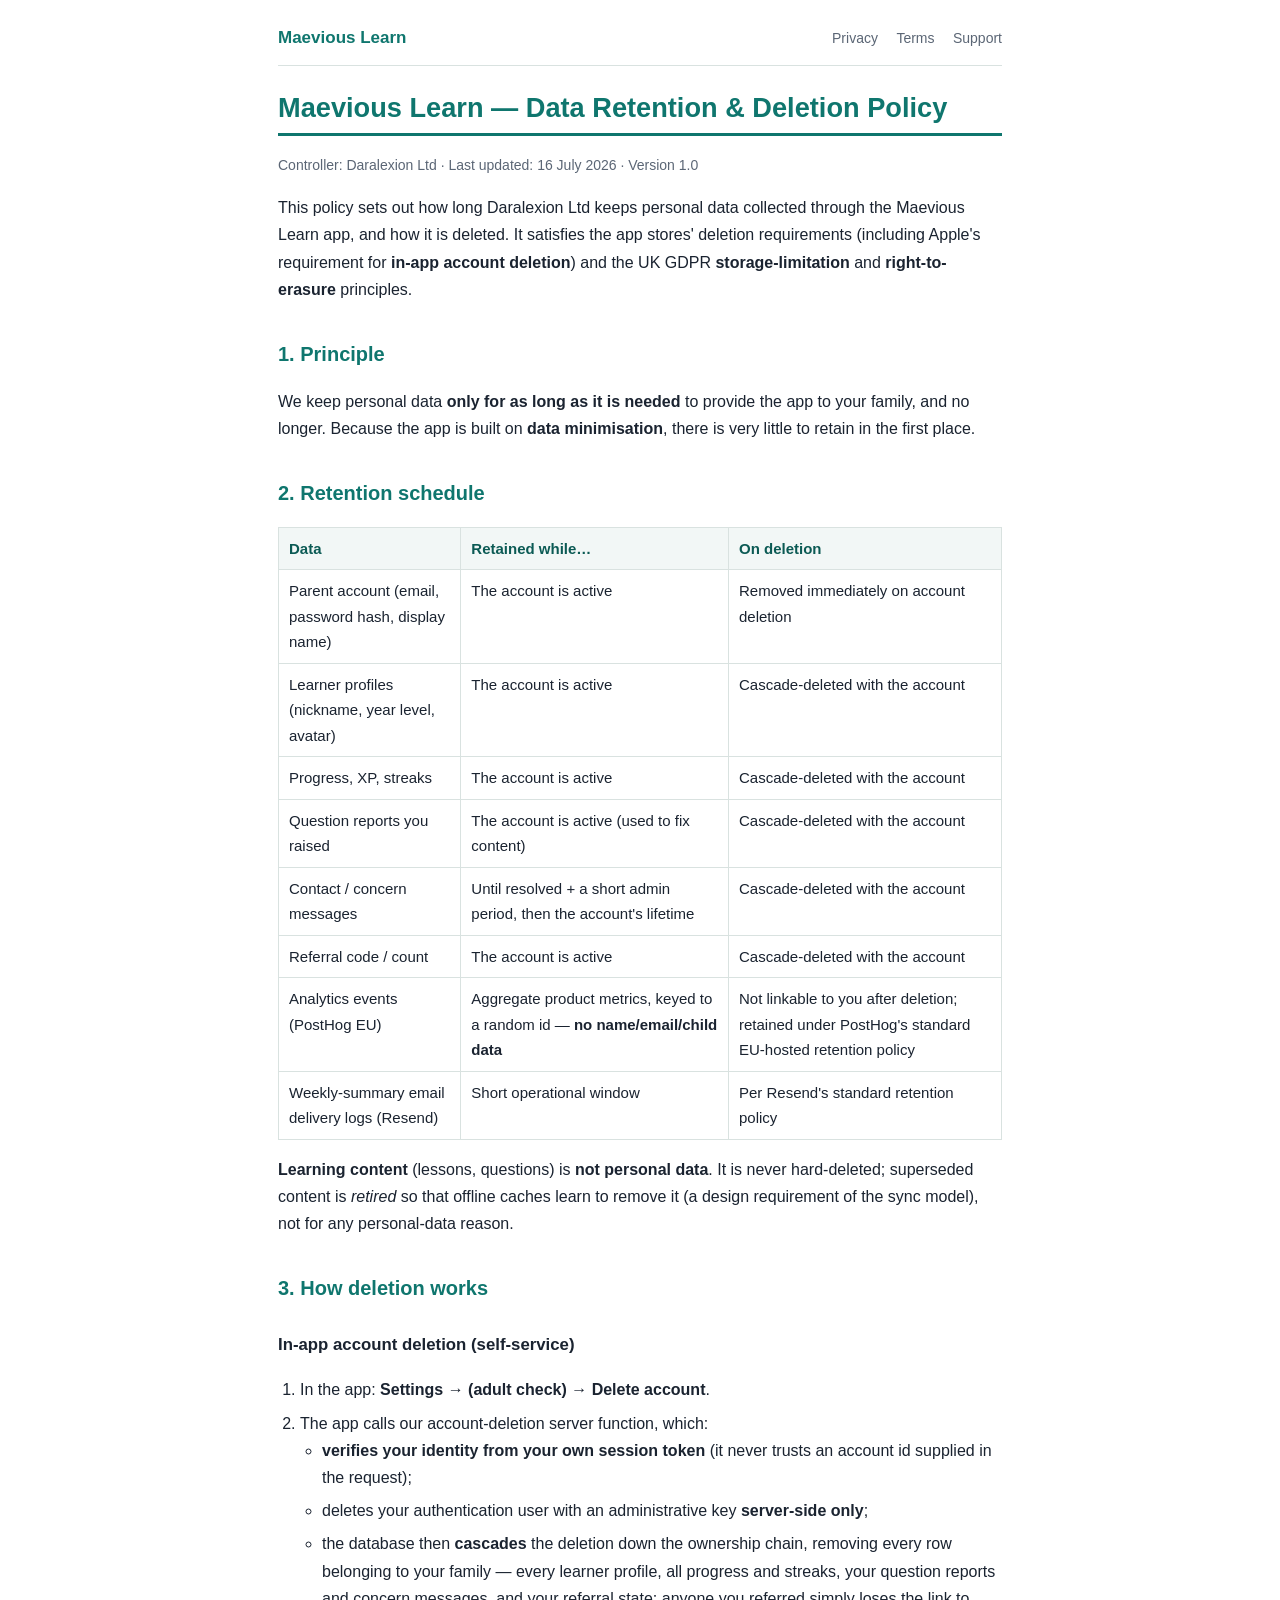
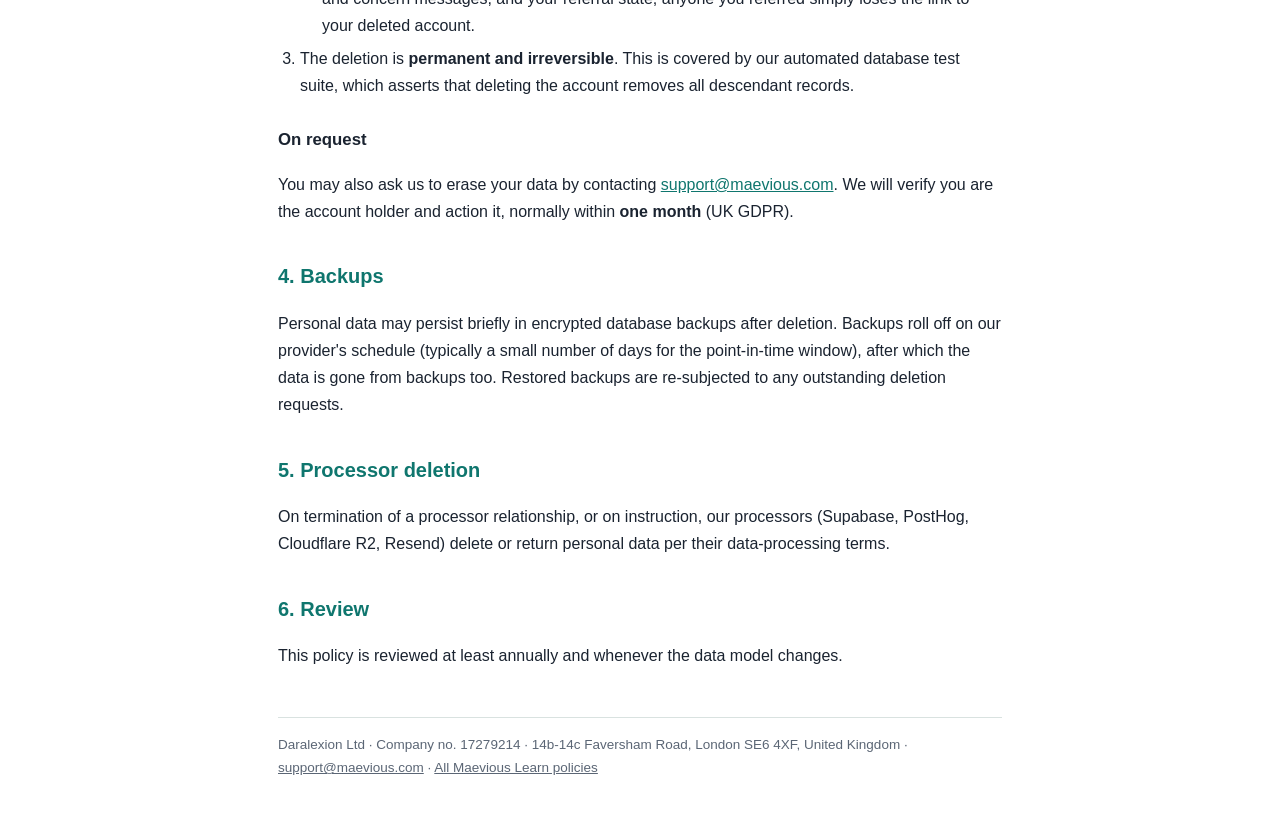
==== maevious-learn/data-retention/index.html @ e841b8c3 "Maevious Learn legal pages: privacy, privacy-kids, terms, data-retention, lawful-basis, support" ====
<!DOCTYPE html>
<html lang="en-GB">
<head>
  <meta charset="UTF-8">
  <meta name="viewport" content="width=device-width, initial-scale=1.0">
  <title>Data Retention &amp; Deletion — Maevious Learn</title>
  <link rel="stylesheet" href="../style.css">
</head>
<body>
  <header class="site">
    <a class="brand" href="../">Maevious Learn</a>
    <nav>
      <a href="../privacy/">Privacy</a>
      <a href="../terms/">Terms</a>
      <a href="../support/">Support</a>
    </nav>
  </header>

  <h1>Maevious Learn — Data Retention &amp; Deletion Policy</h1>
  <p class="updated">Controller: Daralexion Ltd · Last updated: 16 July 2026 · Version 1.0</p>

  <p>This policy sets out how long Daralexion Ltd keeps personal data collected
  through the Maevious Learn app, and how it is deleted. It satisfies the app
  stores' deletion requirements (including Apple's requirement for <strong>in-app account
  deletion</strong>) and the UK GDPR <strong>storage-limitation</strong> and <strong>right-to-erasure</strong>
  principles.</p>

  <h2>1. Principle</h2>
  <p>We keep personal data <strong>only for as long as it is needed</strong> to provide the app to
  your family, and no longer. Because the app is built on <strong>data minimisation</strong>,
  there is very little to retain in the first place.</p>

  <h2>2. Retention schedule</h2>
  <div class="tablewrap">
    <table>
      <tr><th>Data</th><th>Retained while…</th><th>On deletion</th></tr>
      <tr><td>Parent account (email, password hash, display name)</td><td>The account is active</td><td>Removed immediately on account deletion</td></tr>
      <tr><td>Learner profiles (nickname, year level, avatar)</td><td>The account is active</td><td>Cascade-deleted with the account</td></tr>
      <tr><td>Progress, XP, streaks</td><td>The account is active</td><td>Cascade-deleted with the account</td></tr>
      <tr><td>Question reports you raised</td><td>The account is active (used to fix content)</td><td>Cascade-deleted with the account</td></tr>
      <tr><td>Contact / concern messages</td><td>Until resolved + a short admin period, then the account's lifetime</td><td>Cascade-deleted with the account</td></tr>
      <tr><td>Referral code / count</td><td>The account is active</td><td>Cascade-deleted with the account</td></tr>
      <tr><td>Analytics events (PostHog EU)</td><td>Aggregate product metrics, keyed to a random id — <strong>no name/email/child data</strong></td><td>Not linkable to you after deletion; retained under PostHog's standard EU-hosted retention policy</td></tr>
      <tr><td>Weekly-summary email delivery logs (Resend)</td><td>Short operational window</td><td>Per Resend's standard retention policy</td></tr>
    </table>
  </div>
  <p><strong>Learning content</strong> (lessons, questions) is <strong>not personal data</strong>. It is never
  hard-deleted; superseded content is <em>retired</em> so that offline caches learn to
  remove it (a design requirement of the sync model), not for any personal-data
  reason.</p>

  <h2>3. How deletion works</h2>

  <h3>In-app account deletion (self-service)</h3>
  <ol>
    <li>In the app: <strong>Settings → (adult check) → Delete account</strong>.</li>
    <li>The app calls our account-deletion server function, which:
      <ul>
        <li><strong>verifies your identity from your own session token</strong> (it never trusts an
        account id supplied in the request);</li>
        <li>deletes your authentication user with an administrative key <strong>server-side
        only</strong>;</li>
        <li>the database then <strong>cascades</strong> the deletion down the ownership chain,
        removing every row belonging to your family — every learner profile,
        all progress and streaks, your question reports and concern messages,
        and your referral state; anyone you referred simply loses the link to
        your deleted account.</li>
      </ul>
    </li>
    <li>The deletion is <strong>permanent and irreversible</strong>. This is covered by our
    automated database test suite, which asserts that deleting the account
    removes all descendant records.</li>
  </ol>

  <h3>On request</h3>
  <p>You may also ask us to erase your data by contacting
  <a href="mailto:support@maevious.com">support@maevious.com</a>. We will verify you are the account holder and action
  it, normally within <strong>one month</strong> (UK GDPR).</p>

  <h2>4. Backups</h2>
  <p>Personal data may persist briefly in encrypted database backups after deletion.
  Backups roll off on our provider's schedule (typically a small number of days
  for the point-in-time window), after which the data is gone from backups too.
  Restored backups are re-subjected to any outstanding deletion requests.</p>

  <h2>5. Processor deletion</h2>
  <p>On termination of a processor relationship, or on instruction, our processors
  (Supabase, PostHog, Cloudflare R2, Resend) delete or return personal data per
  their data-processing terms.</p>

  <h2>6. Review</h2>
  <p>This policy is reviewed at least annually and whenever the data model changes.</p>

  <footer class="site">
    Daralexion Ltd · Company no. 17279214 · 14b-14c Faversham Road, London SE6 4XF, United Kingdom ·
    <a href="mailto:support@maevious.com">support@maevious.com</a> ·
    <a href="../">All Maevious Learn policies</a>
  </footer>
</body>
</html>
---- maevious-learn/style.css ----
:root {
  --teal: #0F766E;
  --teal-dark: #0B5A54;
  --ink: #1a2330;
  --muted: #5b6675;
  --bg: #ffffff;
  --card: #f2f7f6;
  --border: #d9e2e0;
  --link: #0F766E;
}
@media (prefers-color-scheme: dark) {
  :root {
    --teal: #2DD4BF;
    --teal-dark: #5EEAD4;
    --ink: #e6edf3;
    --muted: #9aa7b4;
    --bg: #10161d;
    --card: #18222b;
    --border: #2b3844;
    --link: #2DD4BF;
  }
}
* { box-sizing: border-box; }
body {
  font-family: -apple-system, BlinkMacSystemFont, 'Segoe UI', Roboto, Helvetica, Arial, sans-serif;
  max-width: 760px;
  margin: 0 auto;
  padding: 24px 18px 48px;
  color: var(--ink);
  background: var(--bg);
  line-height: 1.7;
  font-size: 16px;
}
header.site {
  display: flex;
  align-items: baseline;
  justify-content: space-between;
  gap: 12px;
  flex-wrap: wrap;
  border-bottom: 1px solid var(--border);
  padding-bottom: 12px;
  margin-bottom: 24px;
}
header.site .brand {
  font-weight: 700;
  color: var(--teal);
  text-decoration: none;
  font-size: 17px;
}
header.site nav a {
  color: var(--muted);
  text-decoration: none;
  font-size: 14px;
  margin-left: 14px;
}
header.site nav a:hover { color: var(--link); text-decoration: underline; }
h1 {
  color: var(--teal);
  border-bottom: 3px solid var(--teal);
  padding-bottom: 8px;
  font-size: 1.7em;
  line-height: 1.3;
}
h2 { color: var(--teal); margin-top: 34px; font-size: 1.25em; }
h3 { margin-top: 26px; font-size: 1.05em; }
a { color: var(--link); }
.updated { color: var(--muted); font-size: 14px; }
.callout {
  background: var(--card);
  border-left: 4px solid var(--teal);
  padding: 12px 16px;
  margin: 18px 0;
  border-radius: 6px;
}
ul, ol { padding-left: 22px; }
li { margin-bottom: 6px; }
.tablewrap { overflow-x: auto; margin: 16px 0; }
table { border-collapse: collapse; width: 100%; font-size: 15px; }
th, td { border: 1px solid var(--border); padding: 8px 10px; text-align: left; vertical-align: top; }
th { background: var(--card); color: var(--teal-dark); }
code {
  background: var(--card);
  padding: 1px 5px;
  border-radius: 4px;
  font-size: 0.9em;
}
footer.site {
  margin-top: 48px;
  border-top: 1px solid var(--border);
  padding-top: 16px;
  color: var(--muted);
  font-size: 13.5px;
}
footer.site a { color: var(--muted); }
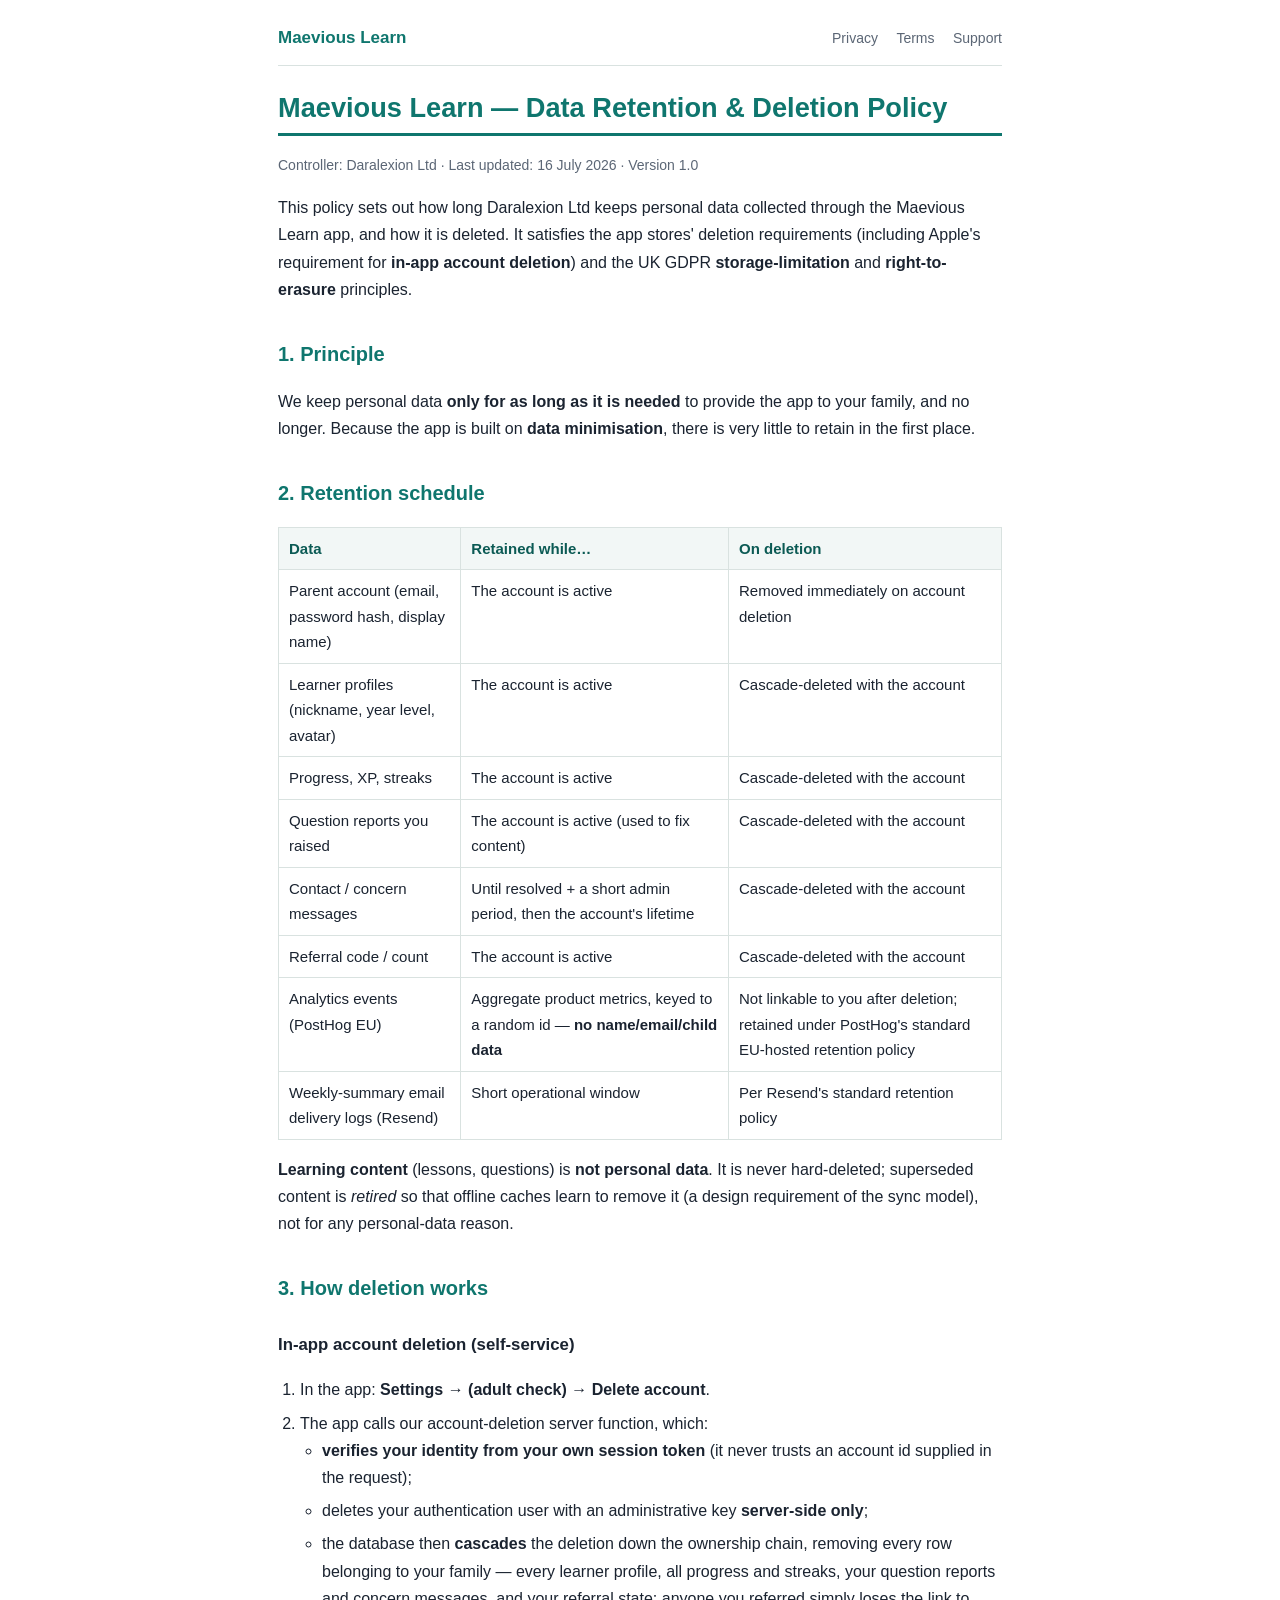
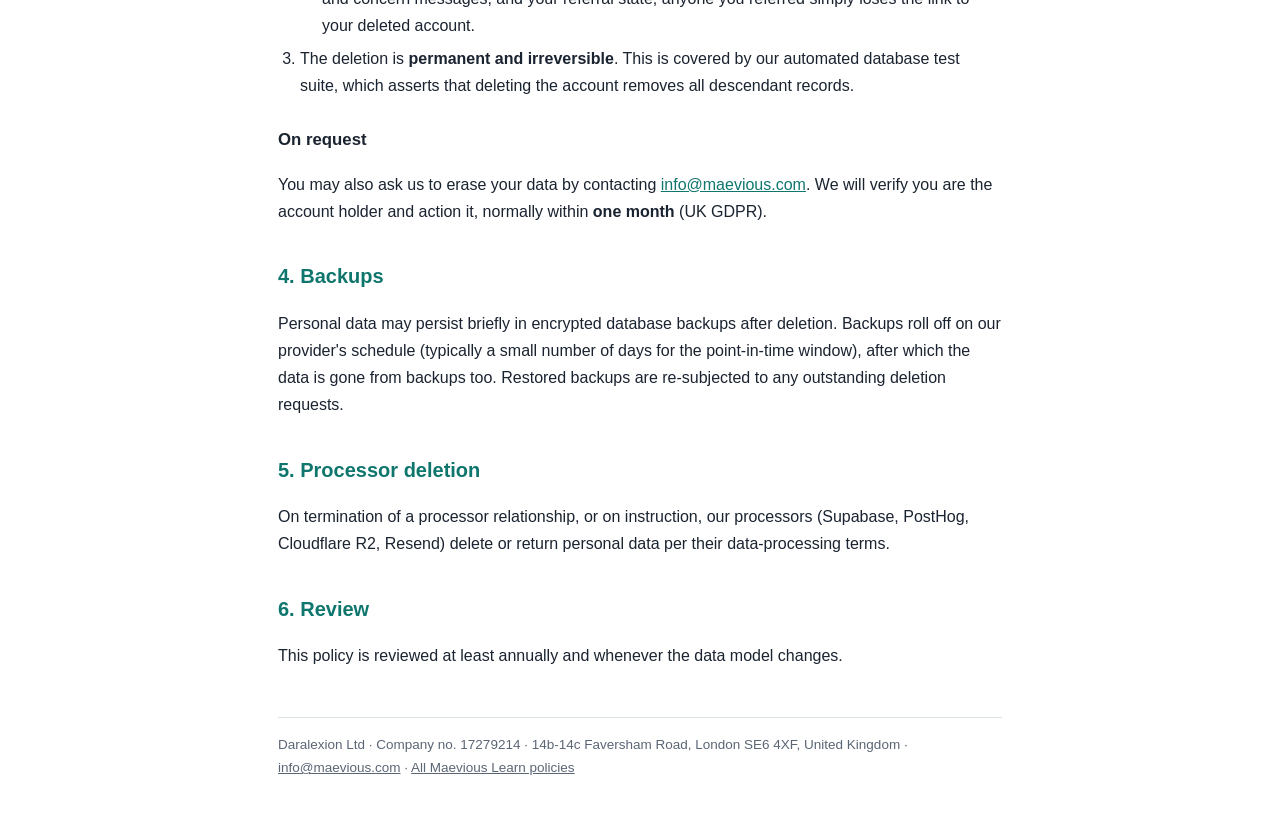
==== commit 1fae2564: "Contact email: support@maevious.com → info@maevious.com across all pages" ====
--- a/maevious-learn/data-retention/index.html
+++ b/maevious-learn/data-retention/index.html
@@ -74,7 +74,7 @@
 
   <h3>On request</h3>
   <p>You may also ask us to erase your data by contacting
-  <a href="mailto:support@maevious.com">support@maevious.com</a>. We will verify you are the account holder and action
+  <a href="mailto:info@maevious.com">info@maevious.com</a>. We will verify you are the account holder and action
   it, normally within <strong>one month</strong> (UK GDPR).</p>
 
   <h2>4. Backups</h2>
@@ -93,7 +93,7 @@
 
   <footer class="site">
     Daralexion Ltd · Company no. 17279214 · 14b-14c Faversham Road, London SE6 4XF, United Kingdom ·
-    <a href="mailto:support@maevious.com">support@maevious.com</a> ·
+    <a href="mailto:info@maevious.com">info@maevious.com</a> ·
     <a href="../">All Maevious Learn policies</a>
   </footer>
 </body>
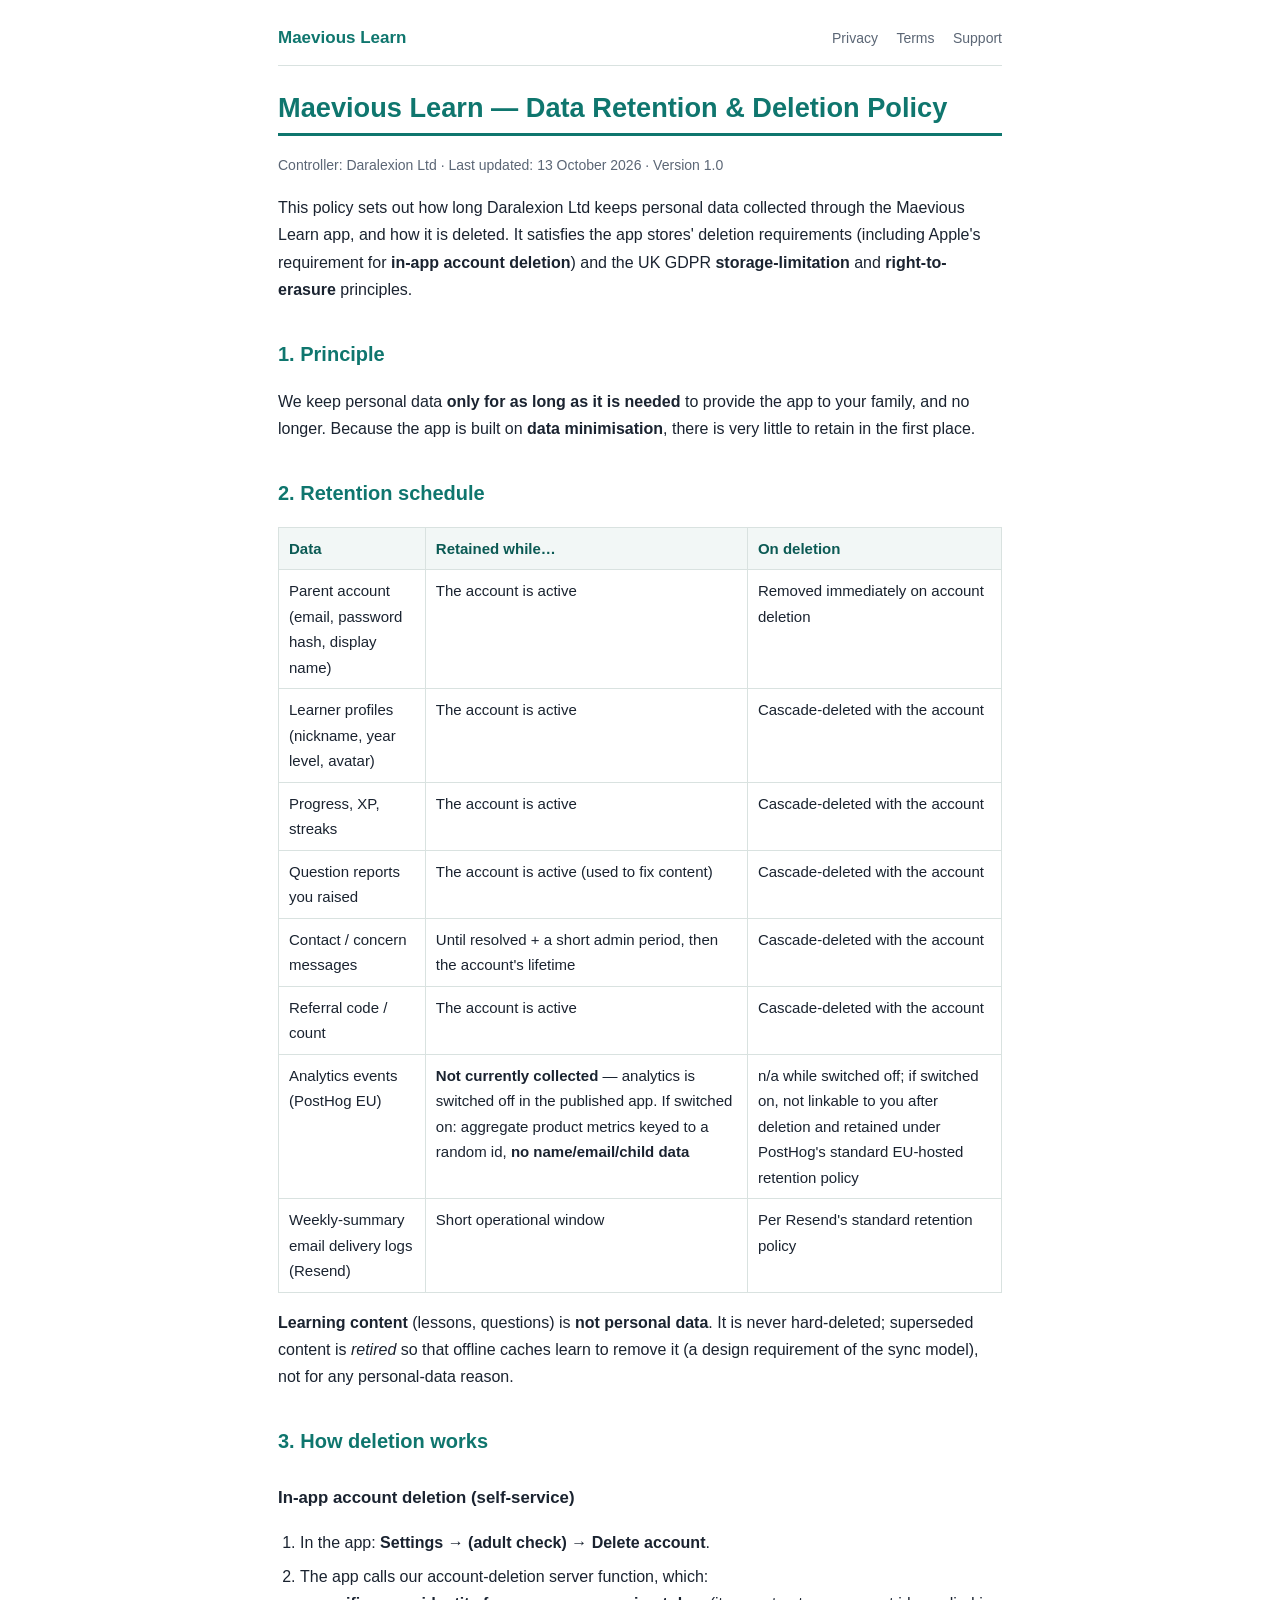
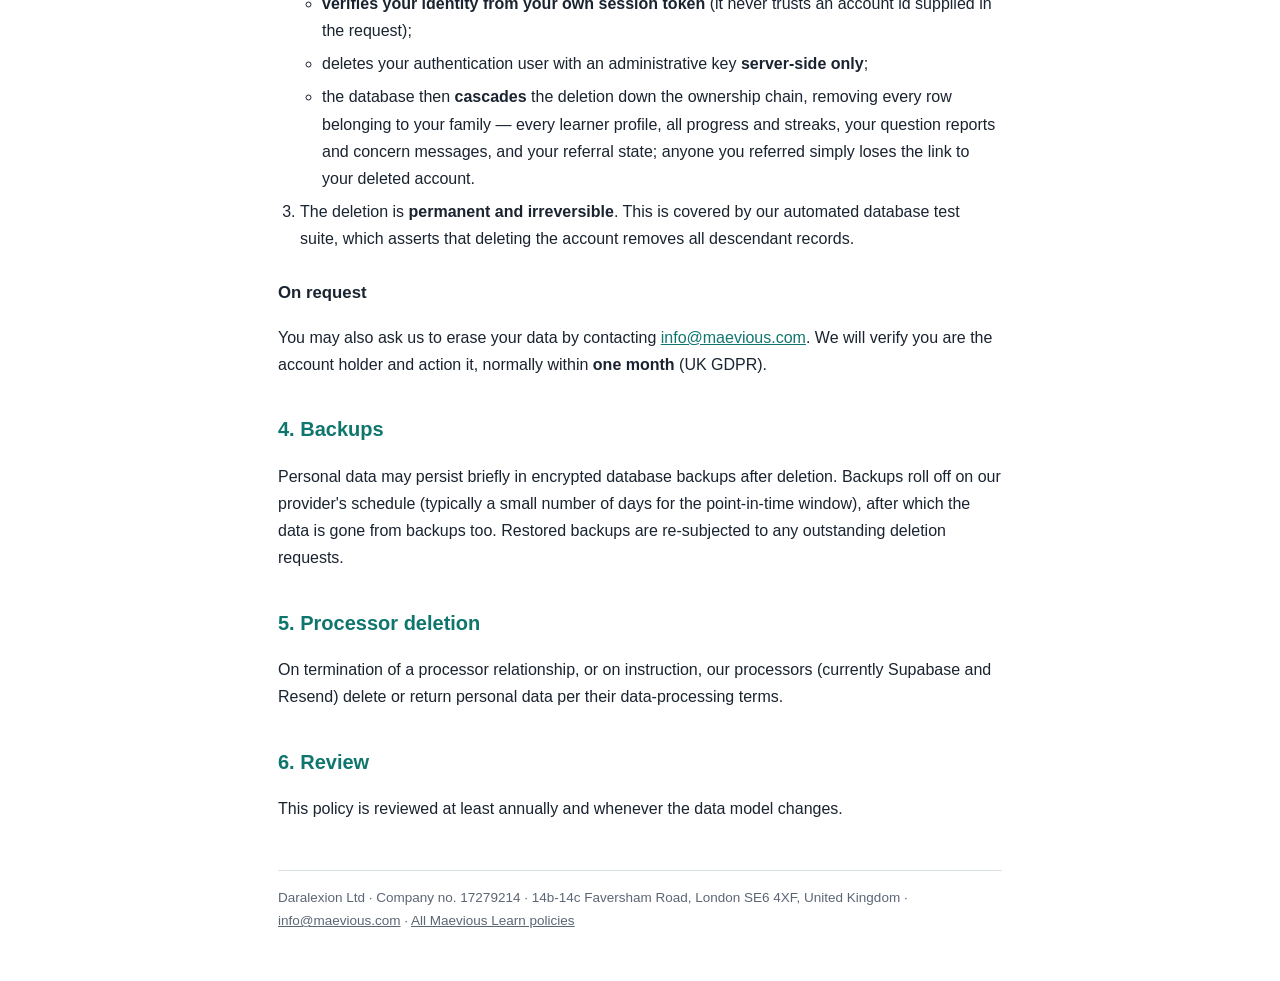
==== commit d9d38541: "Maevious Learn privacy policy v2.0: England + US families; corrections - Covers the new US curriculu" ====
--- a/maevious-learn/data-retention/index.html
+++ b/maevious-learn/data-retention/index.html
@@ -17,7 +17,7 @@
   </header>
 
   <h1>Maevious Learn — Data Retention &amp; Deletion Policy</h1>
-  <p class="updated">Controller: Daralexion Ltd · Last updated: 16 July 2026 · Version 1.0</p>
+  <p class="updated">Controller: Daralexion Ltd · Last updated: 13 October 2026 · Version 1.0</p>
 
   <p>This policy sets out how long Daralexion Ltd keeps personal data collected
   through the Maevious Learn app, and how it is deleted. It satisfies the app
@@ -40,7 +40,7 @@
       <tr><td>Question reports you raised</td><td>The account is active (used to fix content)</td><td>Cascade-deleted with the account</td></tr>
       <tr><td>Contact / concern messages</td><td>Until resolved + a short admin period, then the account's lifetime</td><td>Cascade-deleted with the account</td></tr>
       <tr><td>Referral code / count</td><td>The account is active</td><td>Cascade-deleted with the account</td></tr>
-      <tr><td>Analytics events (PostHog EU)</td><td>Aggregate product metrics, keyed to a random id — <strong>no name/email/child data</strong></td><td>Not linkable to you after deletion; retained under PostHog's standard EU-hosted retention policy</td></tr>
+      <tr><td>Analytics events (PostHog EU)</td><td><strong>Not currently collected</strong> — analytics is switched off in the published app. If switched on: aggregate product metrics keyed to a random id, <strong>no name/email/child data</strong></td><td>n/a while switched off; if switched on, not linkable to you after deletion and retained under PostHog's standard EU-hosted retention policy</td></tr>
       <tr><td>Weekly-summary email delivery logs (Resend)</td><td>Short operational window</td><td>Per Resend's standard retention policy</td></tr>
     </table>
   </div>
@@ -85,7 +85,7 @@
 
   <h2>5. Processor deletion</h2>
   <p>On termination of a processor relationship, or on instruction, our processors
-  (Supabase, PostHog, Cloudflare R2, Resend) delete or return personal data per
+  (currently Supabase and Resend) delete or return personal data per
   their data-processing terms.</p>
 
   <h2>6. Review</h2>
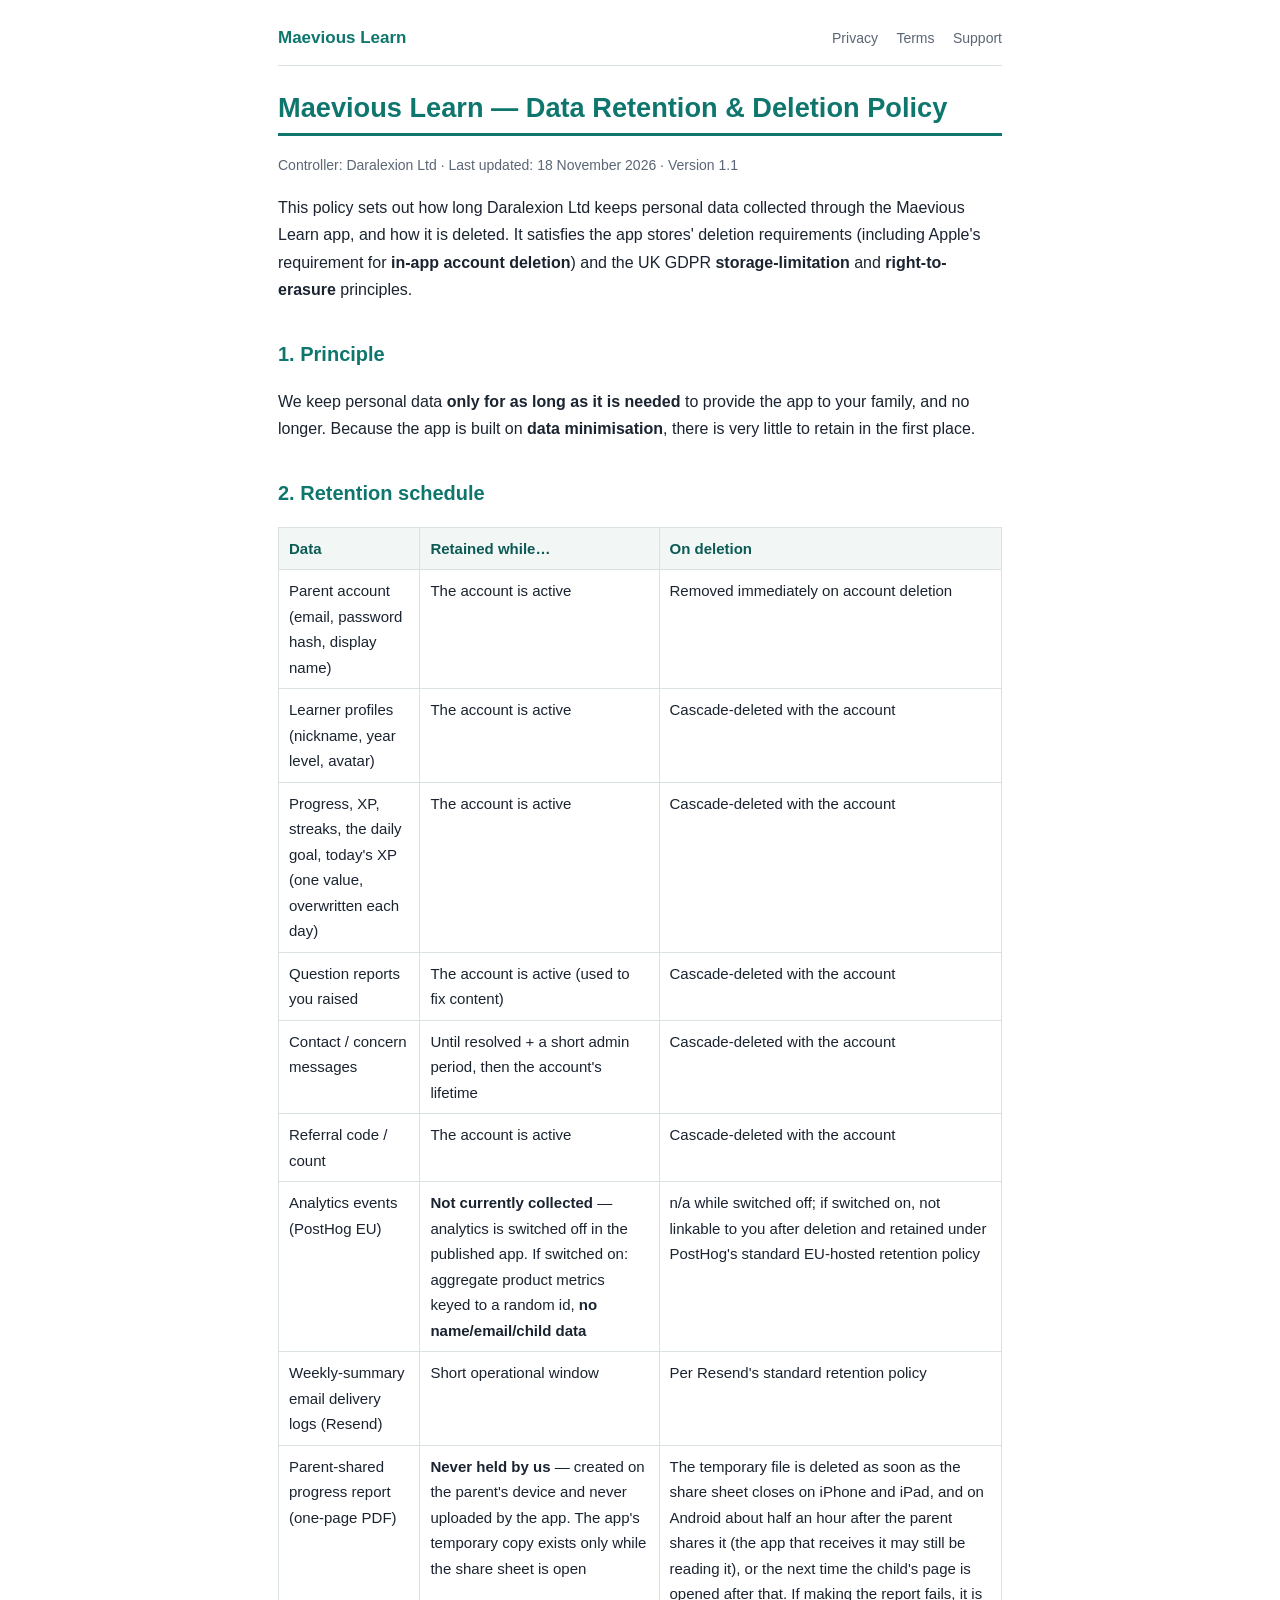
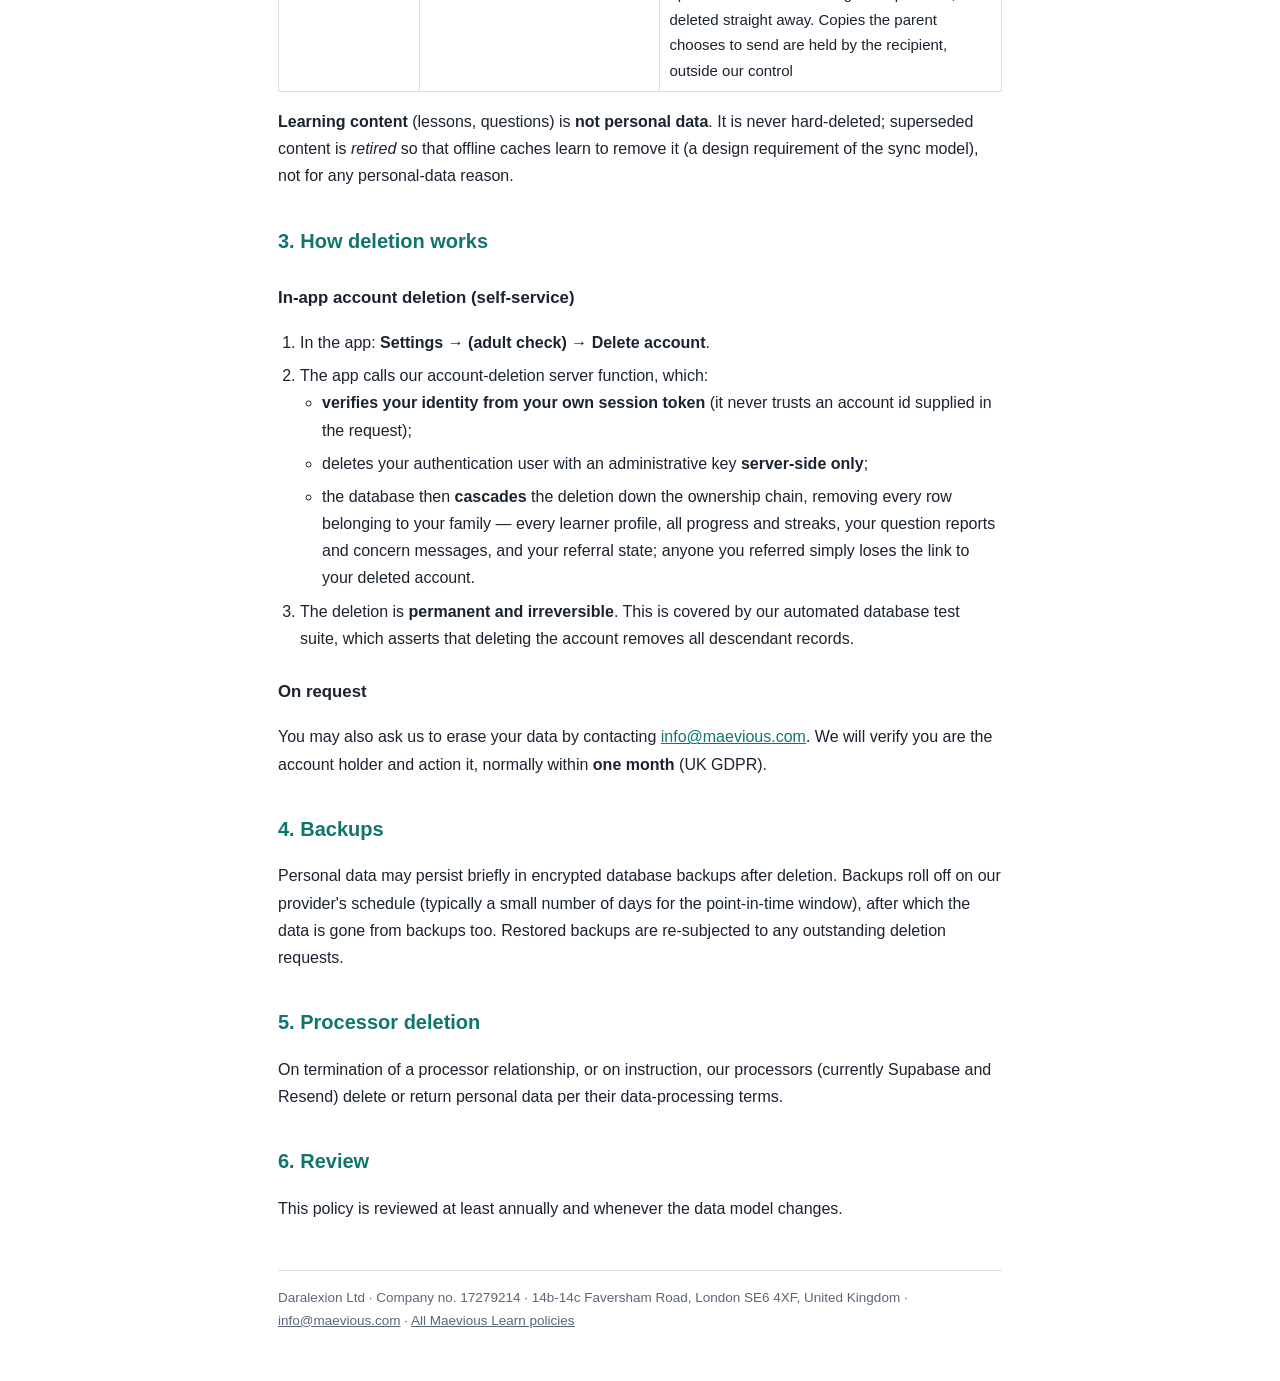
==== commit 8022836a: "Maevious Learn privacy policy 2.2: parent-shared progress report; daily goal and today's XP saved wi" ====
--- a/maevious-learn/data-retention/index.html
+++ b/maevious-learn/data-retention/index.html
@@ -17,7 +17,7 @@
   </header>
 
   <h1>Maevious Learn — Data Retention &amp; Deletion Policy</h1>
-  <p class="updated">Controller: Daralexion Ltd · Last updated: 13 October 2026 · Version 1.0</p>
+  <p class="updated">Controller: Daralexion Ltd · Last updated: 18 November 2026 · Version 1.1</p>
 
   <p>This policy sets out how long Daralexion Ltd keeps personal data collected
   through the Maevious Learn app, and how it is deleted. It satisfies the app
@@ -36,12 +36,13 @@
       <tr><th>Data</th><th>Retained while…</th><th>On deletion</th></tr>
       <tr><td>Parent account (email, password hash, display name)</td><td>The account is active</td><td>Removed immediately on account deletion</td></tr>
       <tr><td>Learner profiles (nickname, year level, avatar)</td><td>The account is active</td><td>Cascade-deleted with the account</td></tr>
-      <tr><td>Progress, XP, streaks</td><td>The account is active</td><td>Cascade-deleted with the account</td></tr>
+      <tr><td>Progress, XP, streaks, the daily goal, today's XP (one value, overwritten each day)</td><td>The account is active</td><td>Cascade-deleted with the account</td></tr>
       <tr><td>Question reports you raised</td><td>The account is active (used to fix content)</td><td>Cascade-deleted with the account</td></tr>
       <tr><td>Contact / concern messages</td><td>Until resolved + a short admin period, then the account's lifetime</td><td>Cascade-deleted with the account</td></tr>
       <tr><td>Referral code / count</td><td>The account is active</td><td>Cascade-deleted with the account</td></tr>
       <tr><td>Analytics events (PostHog EU)</td><td><strong>Not currently collected</strong> — analytics is switched off in the published app. If switched on: aggregate product metrics keyed to a random id, <strong>no name/email/child data</strong></td><td>n/a while switched off; if switched on, not linkable to you after deletion and retained under PostHog's standard EU-hosted retention policy</td></tr>
       <tr><td>Weekly-summary email delivery logs (Resend)</td><td>Short operational window</td><td>Per Resend's standard retention policy</td></tr>
+      <tr><td>Parent-shared progress report (one-page PDF)</td><td><strong>Never held by us</strong> — created on the parent's device and never uploaded by the app. The app's temporary copy exists only while the share sheet is open</td><td>The temporary file is deleted as soon as the share sheet closes on iPhone and iPad, and on Android about half an hour after the parent shares it (the app that receives it may still be reading it), or the next time the child's page is opened after that. If making the report fails, it is deleted straight away. Copies the parent chooses to send are held by the recipient, outside our control</td></tr>
     </table>
   </div>
   <p><strong>Learning content</strong> (lessons, questions) is <strong>not personal data</strong>. It is never
